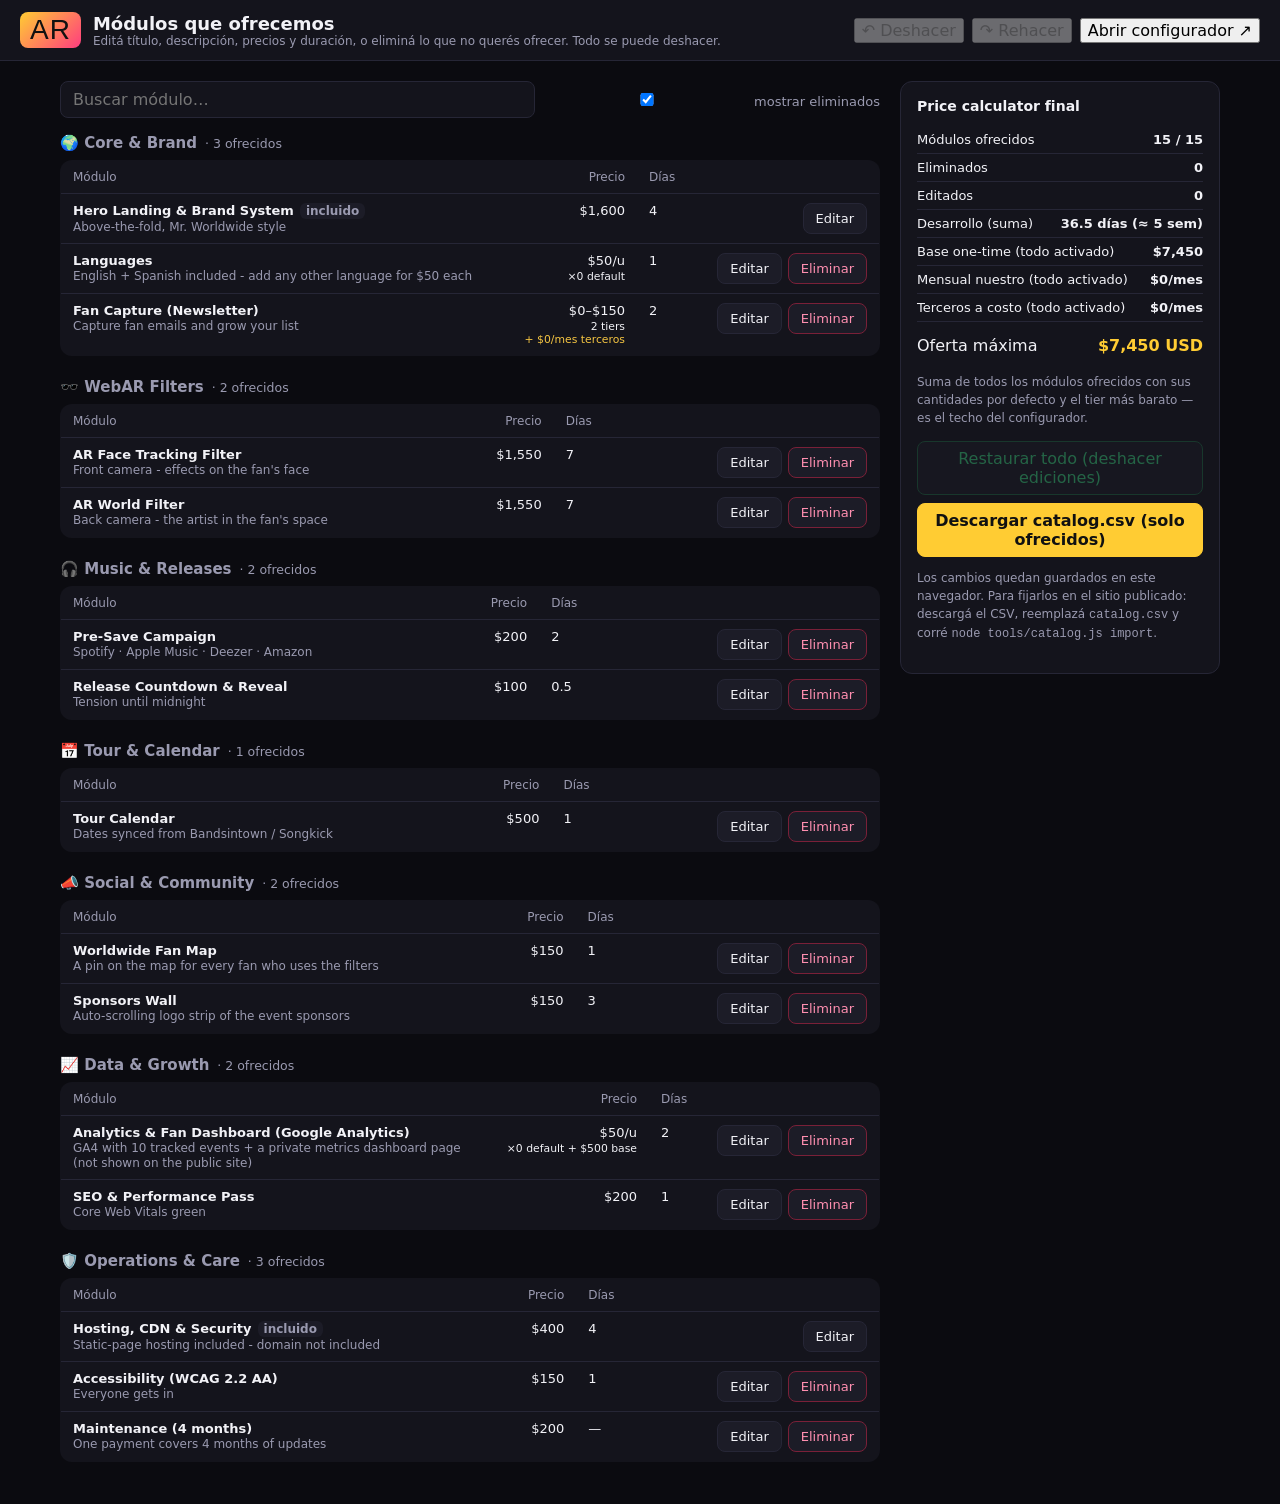
==== admin.html @ 48a39e37 "hide subtotal row" ====
﻿<!doctype html>
<html lang="es">
<head>
  <meta charset="utf-8" />
  <meta name="viewport" content="width=device-width, initial-scale=1" />
  <title>Admin — Módulos que ofrecemos</title>
  <link rel="stylesheet" href="css/styles.css?v=1788839544.96108" />
  <style>
    body { overflow: auto; height: auto; min-height: 100vh; }
    .adm { max-width: 1200px; margin: 0 auto; padding: 20px; display: grid; grid-template-columns: 1fr 320px; gap: 20px; }
    .adm-tools { display: flex; gap: 8px; flex-wrap: wrap; align-items: center; margin-bottom: 16px; }
    .adm-tools input { flex: 1; min-width: 200px; padding: 8px 12px; border-radius: 8px; border: 1px solid var(--line); background: var(--panel); color: var(--text); }
    .adm button { padding: 7px 12px; border-radius: 8px; border: 1px solid var(--line); background: var(--panel-2); color: var(--text); }
    .adm button:disabled { opacity: .4; cursor: default; }
    .adm button.danger { border-color: #7a2038; color: #ff8fb0; }
    .adm button.ok { border-color: #1f6b44; color: var(--ok); }
    .adm button.primary { background: var(--accent); color: #111; border-color: var(--accent); font-weight: 600; }
    .adm-cat { margin-bottom: 22px; }
    .adm-cat h2 { font-size: 15px; color: var(--muted); margin: 0 0 8px; display: flex; gap: 8px; align-items: center; }
    .adm-cat h2 small { font-weight: 400; }
    table.adm-t { width: 100%; border-collapse: collapse; background: var(--panel); border: 1px solid var(--line); border-radius: var(--radius); overflow: hidden; }
    .adm-t th, .adm-t td { padding: 9px 12px; text-align: left; border-bottom: 1px solid var(--line); font-size: 13px; vertical-align: top; }
    .adm-t th { color: var(--muted); font-weight: 500; font-size: 12px; }
    .adm-t tr:last-child td { border-bottom: 0; }
    .adm-t td.num { text-align: right; white-space: nowrap; font-variant-numeric: tabular-nums; }
    .adm-t tr.removed td { opacity: .45; text-decoration: line-through; }
    .adm-t tr.removed td:last-child { text-decoration: none; opacity: 1; }
    .adm-t .name b { display: block; }
    .adm-t .name span { color: var(--muted); font-size: 12px; }
    .adm-t .name i { display: block; color: var(--accent-3); font-size: 11px; font-style: normal; margin-top: 2px; }
    .tag.ed { color: var(--accent); }
    .adm-t td.acts { text-align: right; white-space: nowrap; }
    .adm-t td.acts button { margin-left: 6px; }
    .adm-t tr.open td { background: var(--panel-2); border-bottom: 0; }
    .adm-t tr.edrow td { background: var(--panel-2); padding: 4px 12px 14px; }
    .editor .grid { display: grid; grid-template-columns: repeat(3, 1fr); gap: 10px; }
    .editor .grid.tier { grid-template-columns: 2fr 1fr 1fr; margin-bottom: 8px; }
    .editor h4 { margin: 14px 0 6px; font-size: 12px; color: var(--muted); font-weight: 500; }
    .editor .f { display: flex; flex-direction: column; gap: 4px; font-size: 12px; color: var(--muted); }
    .editor .f.wide { grid-column: 1 / -1; }
    .editor input, .editor textarea { width: 100%; padding: 7px 9px; border-radius: 8px; border: 1px solid var(--line); background: var(--panel); color: var(--text); font-size: 13px; resize: vertical; }
    .editor input:focus, .editor textarea:focus { outline: none; border-color: var(--accent); }
    .editor .ed-actions { display: flex; gap: 8px; justify-content: flex-end; margin-top: 12px; }
    .tag { display: inline-block; font-size: 11px; padding: 1px 6px; border-radius: 6px; background: var(--panel-2); color: var(--muted); margin-left: 6px; }
    .adm-side { position: sticky; top: 20px; align-self: start; background: var(--panel); border: 1px solid var(--line); border-radius: var(--radius); padding: 16px; }
    .adm-side h3 { font-size: 14px; margin-bottom: 12px; }
    .adm-side .kv { display: flex; justify-content: space-between; font-size: 13px; padding: 6px 0; border-bottom: 1px solid var(--line); }
    .adm-side .kv b { font-variant-numeric: tabular-nums; }
    .adm-side .kv.total { border: 0; margin-top: 8px; font-size: 16px; }
    .adm-side .kv.total b { color: var(--accent); }
    .adm-side .hint { color: var(--muted); font-size: 12px; margin-top: 12px; line-height: 1.5; }
    .adm-side .actions { display: grid; gap: 8px; margin-top: 14px; }
    .adm-removed { margin-top: 14px; }
    .adm-removed li { display: flex; justify-content: space-between; gap: 8px; align-items: center; font-size: 12px; padding: 4px 0; }
    .adm-removed ul { list-style: none; margin: 6px 0 0; padding: 0; }
    @media (max-width: 900px) { .adm { grid-template-columns: 1fr; } .adm-side { position: static; } }
  </style>
</head>
<body>
  <header class="topbar">
    <div class="brand">
      <span class="brand-mark">AR</span>
      <div>
        <h1>Módulos que ofrecemos</h1>
        <p>Editá título, descripción, precios y duración, o eliminá lo que no querés ofrecer. Todo se puede deshacer.</p>
      </div>
    </div>
    <div class="adm-tools" style="margin:0">
      <button id="undo" title="Ctrl+Z">↶ Deshacer</button>
      <button id="redo" title="Ctrl+Shift+Z">↷ Rehacer</button>
      <a href="index.html" target="_blank"><button>Abrir configurador ↗</button></a>
    </div>
  </header>

  <main class="adm">
    <section>
      <div class="adm-tools">
        <input id="q" type="search" placeholder="Buscar módulo…" />
        <label style="font-size:13px;color:var(--muted)"><input type="checkbox" id="show-removed" checked /> mostrar eliminados</label>
      </div>
      <div id="list"></div>
    </section>

    <aside class="adm-side">
      <h3>Price calculator final</h3>
      <div class="kv"><span>Módulos ofrecidos</span><b id="s-count"></b></div>
      <div class="kv"><span>Eliminados</span><b id="s-removed"></b></div>
      <div class="kv"><span>Editados</span><b id="s-edited"></b></div>
      <div class="kv"><span>Desarrollo (suma)</span><b id="s-weeks"></b></div>
      <div class="kv"><span>Base one-time (todo activado)</span><b id="s-one"></b></div>
      <div class="kv"><span>Mensual nuestro (todo activado)</span><b id="s-mon"></b></div>
      <div class="kv"><span>Terceros a costo (todo activado)</span><b id="s-ext"></b></div>
      <div class="kv total"><span>Oferta máxima</span><b id="s-max"></b></div>
      <p class="hint">Suma de todos los módulos ofrecidos con sus cantidades por defecto y el tier más barato — es el techo del configurador.</p>
      <div class="actions">
        <button id="restore-all" class="ok">Restaurar todo (deshacer ediciones)</button>
        <button id="export-csv" class="primary">Descargar catalog.csv (solo ofrecidos)</button>
      </div>
      <p class="hint">Los cambios quedan guardados en este navegador. Para fijarlos en el sitio publicado: descargá el CSV, reemplazá <code>catalog.csv</code> y corré <code>node tools/catalog.js import</code>.</p>
      <div class="adm-removed" id="removed-box"></div>
    </aside>
  </main>

  <script src="js/modules.js?v=1788839544.96108"></script>
  <script src="js/local-edits.js?v=1788839544.96108"></script>
  <script src="js/admin.js?v=1788839544.96108"></script>
</body>
</html>
---- css/styles.css ----
:root {
  --bg: #0b0b10;
  --panel: #14141c;
  --panel-2: #1c1c27;
  --line: #262636;
  --text: #f2f2f7;
  --muted: #9a9ab0;
  --accent: #ffcc33;
  --accent-2: #ff3d7f;
  --accent-3: #33d1ff;
  --ok: #3ddc84;
  --radius: 12px;
  --font: "Inter", system-ui, sans-serif;
  --display: "Bebas Neue", Impact, sans-serif;
}
* { box-sizing: border-box; }
html, body { margin: 0; height: 100%; }
body {
  font-family: var(--font);
  background: var(--bg);
  color: var(--text);
  display: flex;
  flex-direction: column;
  height: 100vh;
  overflow: hidden;
}
h1, h2, h3 { margin: 0; }
button { font: inherit; cursor: pointer; }
input, select { font: inherit; }

/* ---------- Top bar ---------- */
.topbar {
  display: flex; align-items: center; justify-content: space-between; gap: 16px;
  padding: 12px 20px; border-bottom: 1px solid var(--line); background: var(--panel);
  flex-wrap: wrap;
}
.brand { display: flex; align-items: center; gap: 12px; }
.brand-mark {
  font-family: var(--display); font-size: 28px; letter-spacing: 1px;
  background: linear-gradient(135deg, var(--accent), var(--accent-2));
  color: #111; padding: 2px 10px; border-radius: 8px;
}
.brand h1 { font-size: 18px; font-weight: 800; }
.brand p { margin: 0; font-size: 12px; color: var(--muted); }
.topbar-actions { display: flex; gap: 8px; align-items: center; flex-wrap: wrap; }
.presets { display: flex; gap: 6px; margin-right: 8px; }
.presets button {
  border: 1px solid var(--line); background: var(--panel-2); color: var(--text);
  border-radius: 999px; padding: 6px 12px; font-size: 13px;
}
.presets button:hover, .presets button.active { border-color: var(--accent); color: var(--accent); }
.btn { border-radius: 8px; padding: 8px 14px; border: 1px solid var(--line); font-weight: 600; font-size: 13px; }
.btn.ghost { background: transparent; color: var(--text); }
.btn.ghost:hover { background: var(--panel-2); }
.btn.primary { background: var(--accent); color: #111; border-color: var(--accent); }
.btn.primary:hover { filter: brightness(1.08); }

/* ---------- Layout ---------- */
.layout {
  display: grid;
  grid-template-columns: 340px 1fr 360px;
  flex: 1; min-height: 0;
}
.panel { min-height: 0; min-width: 0; display: flex; flex-direction: column; }
.panel-left { border-right: 1px solid var(--line); background: var(--panel); }
.panel-right { border-left: 1px solid var(--line); background: var(--panel); overflow-y: auto; padding: 0 16px 24px; }
.panel-center { background: #08080c; position: relative; }
.panel-head { padding: 16px 16px 8px; display: flex; flex-direction: column; gap: 10px; position: sticky; top: 0; background: inherit; z-index: 2; }
.panel-head h2 { font-size: 14px; text-transform: uppercase; letter-spacing: 1.5px; color: var(--muted); }
#search {
  width: 100%; padding: 8px 12px; border-radius: 8px; border: 1px solid var(--line);
  background: var(--panel-2); color: var(--text);
}

/* ---------- Catalog ---------- */
.catalog { overflow-y: auto; overflow-x: hidden; padding: 0 12px 24px; }
.cat { margin-top: 12px; }
.cat-head {
  display: flex; align-items: center; gap: 8px; padding: 8px 6px; cursor: pointer; user-select: none;
  font-weight: 700; font-size: 14px;
}
.cat-head .icon { font-size: 16px; }
.cat-head .count { margin-left: auto; font-size: 11px; color: var(--muted); font-weight: 500; }
.cat-head .chev { transition: transform .2s; color: var(--muted); }
.cat.collapsed .chev { transform: rotate(-90deg); }
.cat.collapsed .cat-body { display: none; }
.cat-blurb { font-size: 12px; color: var(--muted); padding: 0 6px 6px; }
.mod {
  background: var(--panel-2); border: 1px solid var(--line); border-radius: var(--radius);
  padding: 10px 12px; margin-bottom: 8px; transition: border-color .15s, background .15s;
}
.mod:hover { border-color: #3a3a50; }
.mod.on { border-color: var(--accent); background: #1f1d22; }
.mod.disabled { opacity: .55; }
.mod-row { display: flex; align-items: flex-start; gap: 10px; }
.mod-row input[type="checkbox"] { margin-top: 3px; accent-color: var(--accent); width: 16px; height: 16px; flex: none; }
.mod-title { font-weight: 600; font-size: 13.5px; display: flex; gap: 6px; align-items: center; flex-wrap: wrap; }
.mod-title .lock { font-size: 11px; color: var(--muted); font-weight: 500; }
.mod-tag { font-size: 12px; color: var(--muted); margin-top: 2px; }
.mod-price { margin-left: auto; text-align: right; font-size: 12px; white-space: nowrap; }
.mod-price b { display: block; font-size: 13px; color: var(--accent); }
.mod-price small { color: var(--muted); }
.mod-desc { font-size: 12px; color: var(--muted); margin: 8px 0 0 26px; line-height: 1.45; display: none; }
.mod.on .mod-desc, .mod.expanded .mod-desc { display: block; }
.mod-controls { margin: 8px 0 0 26px; display: none; gap: 8px; align-items: center; font-size: 12px; flex-wrap: wrap; }
.mod.on .mod-controls { display: flex; }
.mod-controls label { display: flex; flex-wrap: wrap; align-items: center; gap: 6px; max-width: 100%; min-width: 0; }
.mod-controls select, .mod-controls input[type="number"] {
  background: var(--panel); color: var(--text); border: 1px solid var(--line); border-radius: 6px; padding: 4px 8px;
  max-width: 100%; min-width: 0; box-sizing: border-box;
}
.mod-controls select { flex: 1 1 100%; text-overflow: ellipsis; }
.mod-controls input[type="number"] { width: 64px; }
.mod-controls .req { color: var(--accent-2); }
.mod-more { border: none; background: none; color: var(--muted); font-size: 11px; padding: 0; margin-left: 26px; margin-top: 4px; }
.mod.on .mod-more { display: none; }

/* ---------- Center preview ---------- */
.device-bar {
  display: flex; align-items: center; justify-content: space-between; padding: 10px 16px;
  border-bottom: 1px solid var(--line); background: var(--panel);
}
.device-toggle { display: flex; border: 1px solid var(--line); border-radius: 8px; overflow: hidden; }
.device-toggle button { background: transparent; color: var(--muted); border: none; padding: 6px 14px; font-size: 13px; }
.device-toggle button.active { background: var(--panel-2); color: var(--text); }
.page-length { font-size: 12px; color: var(--muted); }
.device-frame {
  flex: 1; min-height: 0; margin: 12px auto; width: calc(100% - 24px); max-width: none;
  border: 1px solid var(--line); border-radius: 14px; overflow: hidden; background: #000;
  display: flex; flex-direction: column; transition: width .3s, max-width .3s;
}
.device-frame.mobile { max-width: 390px; }
.browser-chrome { display: flex; align-items: center; gap: 6px; padding: 8px 12px; background: #1a1a22; border-bottom: 1px solid var(--line); }
.browser-chrome span { width: 10px; height: 10px; border-radius: 50%; background: #3a3a50; }
.browser-chrome em { margin-left: 10px; font-style: normal; font-size: 12px; color: var(--muted); background: #0f0f15; padding: 3px 10px; border-radius: 6px; flex: 1; }
.preview { overflow-y: auto; flex: 1; min-height: 0; scroll-behavior: smooth; }

/* Landing preview sections */
.preview section {
  position: relative; padding: 40px 36px; border-bottom: 1px solid #1c1c26; background: #0d0d14;
  animation: pop .35s ease;
}
.device-frame.mobile .preview section { padding: 28px 18px; }
@keyframes pop { from { opacity: 0; transform: translateY(8px); } to { opacity: 1; transform: none; } }
.preview section .tag {
  position: absolute; top: 10px; right: 12px; font-size: 10px; text-transform: uppercase; letter-spacing: 1px;
  color: #111; background: var(--accent); padding: 2px 8px; border-radius: 999px; font-weight: 700;
}
.preview section:hover { outline: 2px solid var(--accent); outline-offset: -2px; cursor: pointer; }
.preview h2.sec-title { font-family: var(--display); font-size: 40px; letter-spacing: 1px; line-height: 1; margin-bottom: 8px; }
.device-frame.mobile .preview h2.sec-title { font-size: 30px; }
.preview .sub { color: var(--muted); font-size: 14px; margin: 0 0 18px; }
.p-nav { display: flex; gap: 16px; align-items: center; padding: 14px 36px; font-size: 12px; color: var(--muted); background: #0a0a10; border-bottom: 1px solid #1c1c26; }
.p-nav b { color: var(--text); font-family: var(--display); font-size: 20px; letter-spacing: 1px; margin-right: auto; }
.device-frame.mobile .p-nav span { display: none; }
.device-frame.mobile .p-nav::after { content: "☰"; color: var(--text); font-size: 18px; }

.hero {
  min-height: 420px; display: flex; flex-direction: column; justify-content: flex-end;
  background: radial-gradient(ellipse at 20% 10%, #ff3d7f55, transparent 50%),
              radial-gradient(ellipse at 80% 90%, #33d1ff44, transparent 50%),
              linear-gradient(180deg, #14101a, #0d0d14);
}
.hero h1 { font-family: var(--display); font-size: 84px; line-height: .95; letter-spacing: 2px; margin: 0 0 12px; }
.device-frame.mobile .hero h1 { font-size: 54px; }
.hero h1 span { color: var(--accent); }
.hero p { color: var(--muted); max-width: 480px; }
.ctas { display: flex; gap: 10px; flex-wrap: wrap; margin-top: 12px; }
.pill { display: inline-block; padding: 10px 18px; border-radius: 999px; font-weight: 700; font-size: 13px; }
.pill.y { background: var(--accent); color: #111; }
.pill.o { border: 1px solid #444; color: var(--text); }
.pill.p { background: var(--accent-2); color: #fff; }
.pill.c { background: var(--accent-3); color: #111; }
.lang { position: absolute; top: 14px; left: 36px; font-size: 11px; color: var(--muted); }
.lang b { color: var(--text); }

.grid { display: grid; gap: 12px; grid-template-columns: repeat(auto-fill, minmax(140px, 1fr)); }
.card {
  background: #15151f; border: 1px solid #23232f; border-radius: 12px; padding: 14px; font-size: 12px; color: var(--muted);
  min-height: 90px; display: flex; flex-direction: column; justify-content: flex-end; gap: 4px; position: relative; overflow: hidden;
}
.card b { color: var(--text); font-size: 13px; }
.card.ar { aspect-ratio: 3/4; background: linear-gradient(160deg, #24243a, #101018); }
.card.ar::before { content: "◉"; position: absolute; top: 10px; right: 10px; color: var(--accent-3); }
.card.thumb::after { content: ""; position: absolute; inset: 0 0 46px 0; background: linear-gradient(135deg, #2a2a40, #191925); }
.card.thumb b, .card.thumb span { position: relative; z-index: 1; }
.chips { display: flex; gap: 8px; flex-wrap: wrap; }
.chip { font-size: 11px; padding: 6px 10px; border-radius: 999px; border: 1px solid #333; color: var(--muted); }
.chip.hot { border-color: var(--accent-2); color: var(--accent-2); }
.row { display: flex; gap: 12px; align-items: center; flex-wrap: wrap; }
.form { display: flex; gap: 8px; max-width: 520px; }
.form input { flex: 1; padding: 10px 12px; border-radius: 8px; border: 1px solid #333; background: #0a0a10; color: var(--text); }
.count { display: flex; gap: 14px; }
.count div { text-align: center; }
.count b { display: block; font-family: var(--display); font-size: 44px; color: var(--accent); line-height: 1; }
.count span { font-size: 10px; color: var(--muted); text-transform: uppercase; letter-spacing: 1px; }
.dates { display: flex; flex-direction: column; gap: 8px; }
.date { display: grid; grid-template-columns: 60px 1fr auto; gap: 12px; align-items: center; background: #15151f; border-radius: 10px; padding: 10px 14px; font-size: 13px; }
.date .d { font-family: var(--display); font-size: 22px; color: var(--accent); line-height: 1; }
.date .d small { display: block; font-family: var(--font); font-size: 10px; color: var(--muted); letter-spacing: 1px; }
.date .c span { display: block; font-size: 11px; color: var(--muted); }
.bar { height: 8px; background: #22222f; border-radius: 4px; overflow: hidden; }
.bar i { display: block; height: 100%; background: linear-gradient(90deg, var(--accent), var(--accent-2)); }
.poll { display: flex; flex-direction: column; gap: 8px; font-size: 12px; }
.poll div { display: grid; grid-template-columns: 1fr 100px 36px; gap: 10px; align-items: center; }
.tiers { display: grid; grid-template-columns: repeat(3, 1fr); gap: 12px; }
.device-frame.mobile .tiers { grid-template-columns: 1fr; }
.tier { background: #15151f; border: 1px solid #23232f; border-radius: 12px; padding: 16px; font-size: 12px; color: var(--muted); }
.tier b { display: block; color: var(--text); font-size: 14px; margin-bottom: 4px; }
.tier .price { font-family: var(--display); font-size: 30px; color: var(--accent); }
.tier.hi { border-color: var(--accent-2); }
.lb { font-size: 12px; }
.lb div { display: grid; grid-template-columns: 30px 1fr auto; gap: 10px; padding: 8px 0; border-bottom: 1px solid #1c1c26; }
.lb div:first-child { color: var(--accent); }
.player { display: flex; align-items: center; gap: 12px; background: #15151f; border-radius: 999px; padding: 10px 16px; font-size: 12px; }
.player .disc { width: 36px; height: 36px; border-radius: 50%; background: conic-gradient(var(--accent), var(--accent-2), var(--accent-3), var(--accent)); }
.player .bar { flex: 1; }
.passport { display: grid; grid-template-columns: 1fr 1fr; gap: 12px; background: linear-gradient(135deg, #1e1a2e, #0f0f18); border: 1px solid #2c2a40; border-radius: 14px; padding: 18px; font-size: 12px; max-width: 460px; }
.passport b { display: block; font-family: var(--display); font-size: 24px; color: var(--accent); }
.globe { height: 180px; border-radius: 14px; background: radial-gradient(circle at 50% 50%, #1a2a40 0 40%, #0d0d14 41%), #0d0d14; position: relative; overflow: hidden; }
.globe i { position: absolute; width: 6px; height: 6px; border-radius: 50%; background: var(--accent-2); box-shadow: 0 0 12px var(--accent-2); }
.feed { display: grid; grid-template-columns: repeat(auto-fill, minmax(110px, 1fr)); gap: 8px; }
.feed div { aspect-ratio: 1; border-radius: 8px; background: linear-gradient(135deg, #25253a, #15151f); position: relative; }
.feed div::after { content: attr(data-net); position: absolute; bottom: 6px; left: 8px; font-size: 10px; color: var(--muted); }
.footer { padding: 24px 36px; font-size: 11px; color: var(--muted); display: flex; justify-content: space-between; background: #07070b; flex-wrap: wrap; gap: 8px; }
.empty { padding: 60px 36px; text-align: center; color: var(--muted); font-size: 13px; }

/* ---------- Right: calculator ---------- */
.budget { background: var(--panel-2); border: 1px solid var(--line); border-radius: var(--radius); padding: 12px 14px; margin-bottom: 10px; }
.budget-head { display: flex; justify-content: space-between; font-size: 11px; color: var(--muted); text-transform: uppercase; letter-spacing: 1px; margin-bottom: 8px; }
.budget-head b { color: var(--ok); letter-spacing: 0; text-transform: none; font-size: 12px; }
.budget-head b.over { color: var(--accent-2); }
.budget-bar { position: relative; height: 10px; border-radius: 5px; background: #22222f; overflow: hidden; }
.budget-bar i { display: block; height: 100%; background: linear-gradient(90deg, var(--ok), var(--accent), var(--accent-2)); transition: width .3s; }
.budget-bar em { position: absolute; top: 0; bottom: 0; width: 2px; background: var(--bg); }
.budget-ticks { display: flex; justify-content: space-between; font-size: 10px; color: var(--muted); margin-top: 6px; }
.budget-ticks .cur { color: var(--text); font-weight: 600; }
.budget-hint { font-size: 11px; color: var(--muted); margin-top: 6px; }
.budget-hint.over { color: var(--accent-2); }

.totals { display: flex; flex-direction: column; gap: 8px; margin-bottom: 14px; }
.total-card { background: var(--panel-2); border: 1px solid var(--line); border-radius: var(--radius); padding: 12px 14px; }
.total-card span { display: block; font-size: 11px; color: var(--muted); text-transform: uppercase; letter-spacing: 1px; }
.total-card strong { font-family: var(--display); font-size: 36px; letter-spacing: 1px; color: var(--accent); line-height: 1.1; }
.total-card strong small { font-family: var(--font); font-size: 12px; color: var(--muted); letter-spacing: 0; margin-left: 4px; }
.total-row { display: flex; justify-content: space-between; font-size: 13px; padding: 4px 2px; color: var(--muted); }
.total-row strong { color: var(--text); }
.options { display: grid; grid-template-columns: 1fr 1fr; gap: 8px; margin-bottom: 8px; }
.opt span { display: block; font-size: 11px; color: var(--muted); margin-bottom: 4px; }
.opt select { width: 100%; background: var(--panel-2); color: var(--text); border: 1px solid var(--line); border-radius: 8px; padding: 6px 8px; font-size: 12px; }
.plan-breakdown { font-size: 12px; color: var(--muted); display: flex; gap: 6px; flex-wrap: wrap; margin-bottom: 14px; }
.plan-breakdown span { background: var(--panel-2); border-radius: 6px; padding: 4px 8px; }
.plan-breakdown b { color: var(--text); }
.panel-right h3 { font-size: 12px; text-transform: uppercase; letter-spacing: 1.5px; color: var(--muted); margin: 10px 0 8px; }
.lines { list-style: none; padding: 0; margin: 0; font-size: 12.5px; }
.lines li { display: flex; justify-content: space-between; gap: 10px; padding: 7px 0; border-bottom: 1px solid var(--line); }
.lines li span:first-child { color: var(--text); }
.lines li em { display: block; font-style: normal; font-size: 11px; color: var(--muted); }
.lines li .amt { text-align: right; white-space: nowrap; }
.lines li .amt small { display: block; color: var(--muted); }
.lines li.discount span { color: var(--ok); }
.lines li button { border: none; background: none; color: var(--muted); font-size: 12px; padding: 0 4px; }
.lines li button:hover { color: var(--accent-2); }
.timeline { margin-top: 16px; font-size: 12px; }
.timeline .ph { display: grid; grid-template-columns: 90px 1fr auto; gap: 8px; align-items: center; padding: 6px 0; color: var(--muted); }
.timeline .ph b { color: var(--text); }
.timeline .ph i { display: block; height: 6px; border-radius: 3px; background: var(--accent-3); opacity: .8; }
.fineprint { font-size: 11px; color: var(--muted); line-height: 1.5; margin-top: 16px; }

.toast {
  position: fixed; bottom: 20px; left: 50%; transform: translateX(-50%) translateY(20px);
  background: var(--accent); color: #111; padding: 10px 16px; border-radius: 8px; font-size: 13px; font-weight: 600;
  opacity: 0; pointer-events: none; transition: all .25s;
}
.toast.show { opacity: 1; transform: translateX(-50%); }

/* ---------- Print (export proposal) ---------- */
@media print {
  body { height: auto; overflow: visible; background: #fff; color: #111; }
  .topbar, .panel-left, .panel-center, .device-bar, .options, #btn-reset, .lines li button { display: none !important; }
  .layout { display: block; }
  .panel-right { border: none; padding: 0; overflow: visible; }
  .total-card { border: 1px solid #ccc; background: #fff; }
  .total-card strong { color: #111; }
  .total-row strong, .lines li span:first-child, .timeline .ph b { color: #111; }
  .lines li { border-color: #ddd; }
  .print-only { display: block !important; }
}
.print-only { display: none; }
.budget-total {
  display: flex; justify-content: space-between; align-items: baseline; margin: 6px 0 18px;
  padding-top: 12px; border-top: 2px solid var(--text);
}
.budget-total span { text-transform: uppercase; letter-spacing: 1.5px; font-size: 12px; color: var(--muted); }
.budget-total b { font-family: var(--display); font-size: 30px; color: var(--accent); letter-spacing: 1px; }

/* ---------- Mobile / tablet: tabbed panels + sticky total bar ---------- */
.mobile-tabs, .mobile-bar { display: none; }

@media (max-width: 1280px) {
  .layout { grid-template-columns: 290px 1fr 300px; }
}
@media (max-width: 1024px) {
  .layout { grid-template-columns: 250px 1fr 260px; }
  .totals { grid-template-columns: 1fr; }
}

@media (max-width: 860px) {
  body { height: 100dvh; }
  .topbar { padding: 10px 12px; gap: 8px; }
  .brand h1 { font-size: 15px; }
  .brand p { display: none; }
  .brand-mark { font-size: 22px; padding: 1px 8px; }
  .topbar-actions { width: 100%; overflow-x: auto; flex-wrap: nowrap; -webkit-overflow-scrolling: touch; scrollbar-width: none; }
  .topbar-actions::-webkit-scrollbar { display: none; }
  .presets { margin-right: 0; flex: none; }
  .presets button, .btn { white-space: nowrap; padding: 6px 10px; font-size: 12px; }

  .mobile-tabs {
    display: grid; grid-template-columns: repeat(3, 1fr); background: var(--panel); border-bottom: 1px solid var(--line);
  }
  .mobile-tabs button {
    background: transparent; border: none; color: var(--muted); padding: 10px 4px; font-size: 13px; font-weight: 600;
    border-bottom: 2px solid transparent;
  }
  .mobile-tabs button.active { color: var(--accent); border-bottom-color: var(--accent); }
  .mobile-tabs button small { display: block; font-size: 10px; font-weight: 500; color: var(--muted); }

  .layout { display: block; flex: 1; min-height: 0; overflow: hidden; position: relative; }
  .panel { display: none; height: 100%; border: none !important; }
  .panel.show { display: flex; }
  .panel-right { max-height: none; padding-bottom: 90px; }
  .catalog { padding-bottom: 90px; }
  .panel-head { padding: 12px 12px 8px; }
  .device-bar { padding: 8px 12px; }
  .page-length { font-size: 11px; }
  .device-toggle { display: none; }
  .device-frame { margin: 0; width: 100%; max-width: none; border: none; border-radius: 0; }
  .device-frame.mobile { max-width: none; }
  .preview { padding-bottom: 80px; }
  .preview section { padding: 28px 18px; }
  .preview h2.sec-title { font-size: 30px; }
  .hero h1 { font-size: 54px; }
  .hero { min-height: 360px; }
  .p-nav { padding: 12px 18px; }
  .p-nav span { display: none; }
  .p-nav::after { content: "☰"; color: var(--text); font-size: 18px; }
  .lang { left: 18px; }
  .tiers { grid-template-columns: 1fr; }
  .footer { padding: 18px; }
  .grid { grid-template-columns: repeat(auto-fill, minmax(120px, 1fr)); }
  .date { grid-template-columns: 50px 1fr; }
  .date > div:last-child { grid-column: 2; display: flex; gap: 6px; flex-wrap: wrap; }

  .mobile-bar {
    display: flex; position: fixed; left: 0; right: 0; bottom: 0; z-index: 20; align-items: center; gap: 12px;
    padding: 10px 14px calc(10px + env(safe-area-inset-bottom)); background: var(--panel); border-top: 1px solid var(--line);
    box-shadow: 0 -8px 24px rgba(0,0,0,.4);
  }
  .mobile-bar .mb-total { display: flex; flex-direction: column; line-height: 1.1; }
  .mobile-bar .mb-total b { font-family: var(--display); font-size: 26px; color: var(--accent); letter-spacing: 1px; }
  .mobile-bar .mb-total span { font-size: 11px; color: var(--muted); }
  .mobile-bar .mb-band { font-size: 11px; color: var(--ok); margin-left: auto; text-align: right; }
  .mobile-bar .mb-band.over { color: var(--accent-2); }
  .mobile-bar .btn { flex: none; }
  .toast { bottom: 90px; }
}

@media (max-width: 480px) {
  .hero h1 { font-size: 44px; }
  .total-card strong { font-size: 30px; }
  .options { grid-template-columns: 1fr; }
}

.picks{display:flex;flex-wrap:wrap;gap:4px;margin-bottom:6px}
.chip{display:inline-flex;align-items:center;gap:4px;font-size:11px;padding:2px 8px;border-radius:999px;background:rgba(255,255,255,.08);border:1px solid rgba(255,255,255,.14)}
.chip.inc{opacity:.7}
.chip button{background:none;border:0;color:inherit;cursor:pointer;padding:0;font-size:10px;line-height:1}

.mod-ext{margin-top:6px;font-size:11px;color:var(--muted,#9aa)}
.mod-ext b{color:#f5c542}
#lines li.ext-head{margin-top:10px;border-top:1px dashed rgba(255,255,255,.15);padding-top:8px}
#lines li.ext span:first-child{opacity:.75}
.adm-t .ext{display:block;color:#f5c542}

.lang{display:flex;flex-wrap:wrap;gap:4px;max-width:70%}
.lang span{padding:2px 6px;border-radius:999px;border:1px solid rgba(255,255,255,.15);background:rgba(0,0,0,.35)}
.lang span.on{border-color:var(--accent);color:var(--text)}
.lang span{display:inline-flex;align-items:center;gap:4px}
.lang img{width:14px;height:10px;border-radius:2px;object-fit:cover}

/* AR reference videos */
.ar-refs { margin-top: 8px; }
.ar-refs-toggle { border: 1px solid rgba(255,255,255,.15); background: rgba(255,255,255,.04); color: var(--text); font-size: 11px; padding: 4px 8px; border-radius: 6px; cursor: pointer; }
.ar-refs-toggle span { display: inline-block; transition: transform .2s; }
.ar-refs.open .ar-refs-toggle span { transform: rotate(180deg); }
.ar-refs-body { display: none; margin-top: 8px; }
.ar-refs.open .ar-refs-body { display: block; }
.ar-what { font-size: 11.5px; line-height: 1.45; margin-bottom: 8px; }
.ar-what .pill { margin-right: 6px; font-size: 10px; }
.ar-strip { display: flex; gap: 8px; overflow-x: auto; padding-bottom: 4px; scroll-snap-type: x mandatory; }
.ar-strip figure { flex: 0 0 150px; margin: 0; scroll-snap-align: start; }
.ar-strip video { width: 150px; aspect-ratio: 9/16; object-fit: cover; border-radius: 8px; background: #000; display: block; }
.ar-strip figcaption { font-size: 10.5px; color: var(--muted); margin-top: 4px; line-height: 1.35; }
.ar-strip figcaption b { display: block; color: var(--text); }
.ar-none { font-size: 11px; color: var(--muted); }
.ar-ref { text-align: center; margin: 0 auto 26px; max-width: 640px; }
.ar-ref-vids { display: flex; justify-content: center; gap: 14px; margin-bottom: 12px; }
.ar-ref-vids figure { margin: 0; width: 200px; }
.ar-ref-vids video { width: 200px; aspect-ratio: 9/16; object-fit: cover; border-radius: 14px; background: #000; display: block; box-shadow: 0 10px 30px rgba(0,0,0,.5); }
.ar-ref-vids figcaption { font-size: 11px; color: var(--muted); margin-top: 6px; }
.ar-ref-empty { width: 200px; aspect-ratio: 9/16; border-radius: 14px; background: linear-gradient(160deg, #24243a, #101018); display: flex; align-items: center; justify-content: center; font-size: 12px; color: var(--muted); }
.ar-ref h3 { font-size: 15px; margin: 6px 0 4px; }
.ar-ref h3 .pill { font-size: 10px; margin-left: 6px; vertical-align: middle; }
.ar-ref .sub { font-size: 12px; max-width: 520px; margin: 0 auto; }
.pv.mobile .ar-ref-vids video, .pv.mobile .ar-ref-empty { width: 130px; }

/* Sponsors auto-scroll strip */
.marquee { overflow: hidden; max-width: 100%; border-radius: 12px; background: #15151f; padding: 14px 0; mask-image: linear-gradient(90deg, transparent, #000 10%, #000 90%, transparent); }
.marquee > div { display: flex; gap: 40px; width: max-content; animation: marquee 18s linear infinite; }
.marquee span { font-weight: 800; letter-spacing: .08em; text-transform: uppercase; font-size: 15px; color: #8d8da3; white-space: nowrap; }
@keyframes marquee { to { transform: translateX(-50%); } }

.budget-total.delivery { margin-top: -6px; }
.budget-total.delivery b { font-size: 20px; color: var(--text); }

.globe3d{position:relative;height:360px;border-radius:16px;overflow:hidden;background:radial-gradient(ellipse at 50% 60%,#141a3a 0%,#0b0b14 70%)}
.globe3d canvas{display:block;width:100%!important;height:100%!important}
.globe-stats{position:absolute;left:14px;right:14px;bottom:12px;display:flex;gap:10px;flex-wrap:wrap;pointer-events:none}
.globe-stats span{background:rgba(11,11,20,.7);border:1px solid rgba(255,255,255,.1);border-radius:999px;padding:6px 12px;font-size:12px;color:#c7c7d6;backdrop-filter:blur(6px)}
.globe-stats b{color:#ffd233;margin-right:4px}

.totals [hidden] { display: none !important; }

.coupon .pill { display: inline-block; background: var(--accent); color: #111; font-weight: 800; font-size: 10px; letter-spacing: .08em; padding: 2px 8px; border-radius: 999px; margin: 0 4px; vertical-align: middle; }
.coupon strong { color: #4ade80; }
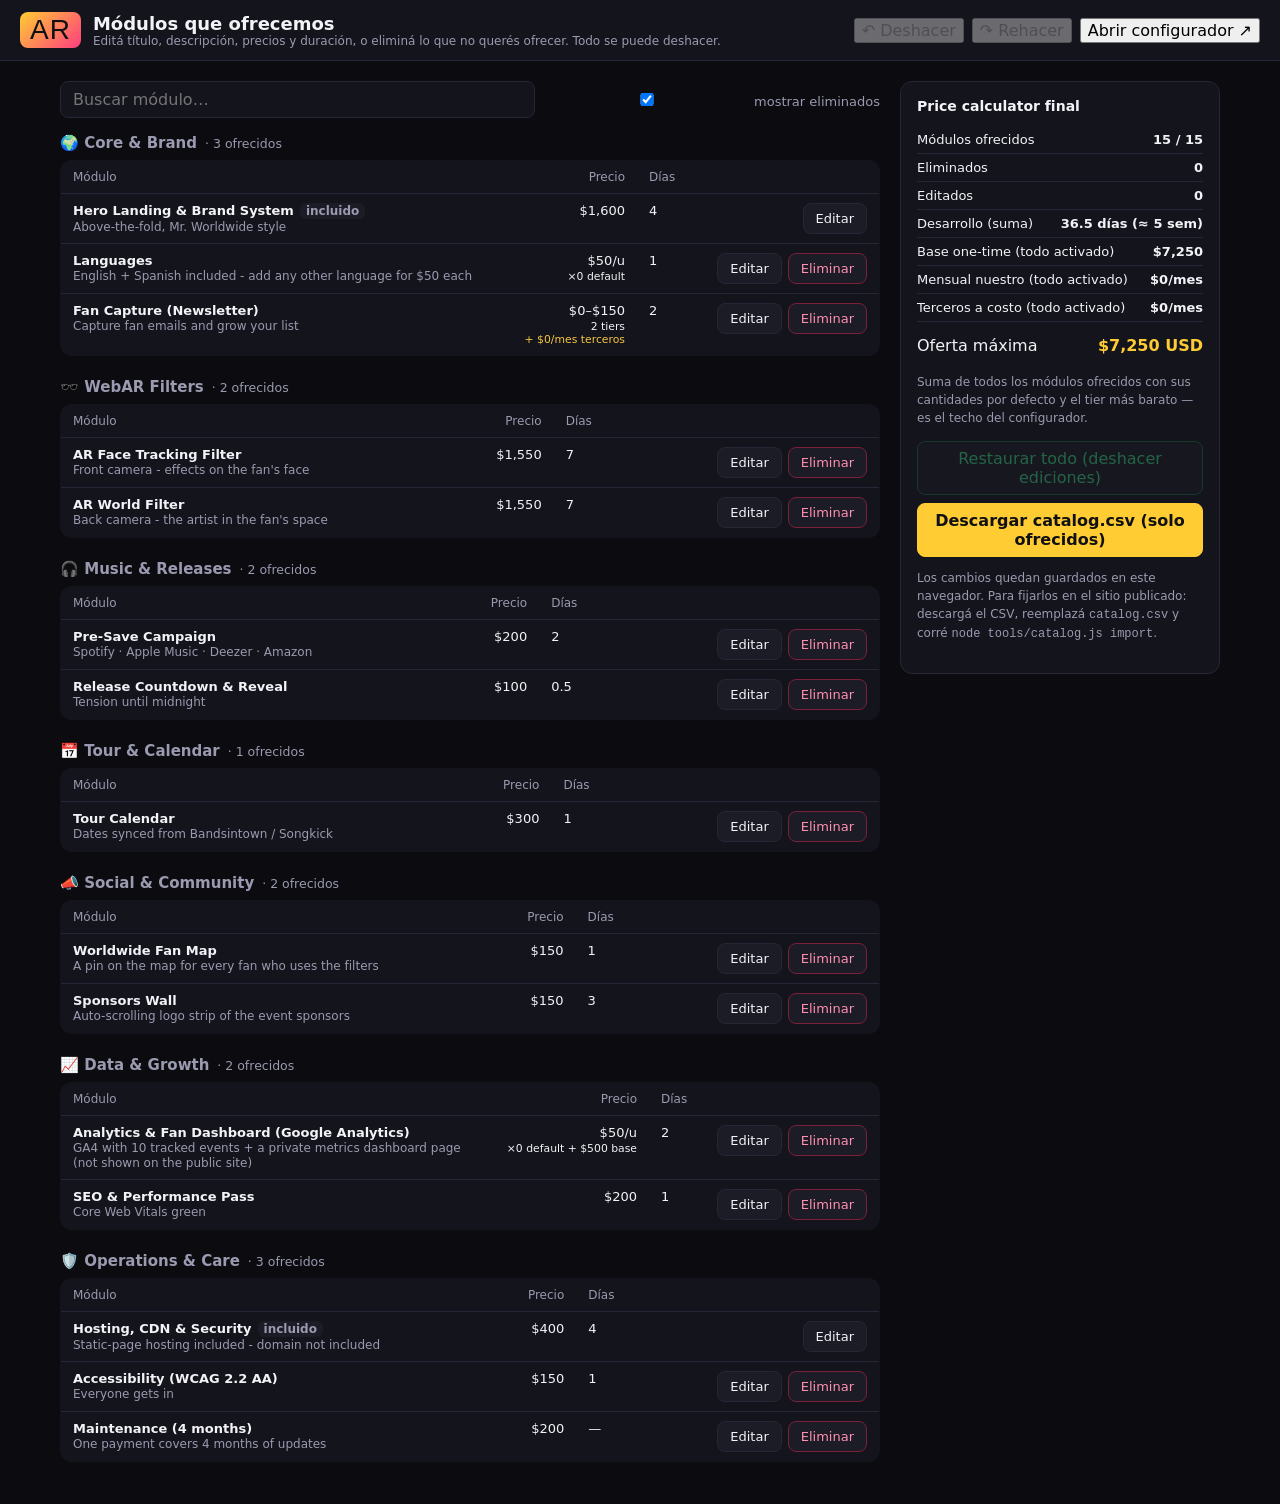
==== commit e6bcebd6: "tour calendar 300; hide subtotal row" ====
--- a/admin.html
+++ b/admin.html
@@ -4,7 +4,7 @@
   <meta charset="utf-8" />
   <meta name="viewport" content="width=device-width, initial-scale=1" />
   <title>Admin — Módulos que ofrecemos</title>
-  <link rel="stylesheet" href="css/styles.css?v=1788839544.96108" />
+  <link rel="stylesheet" href="css/styles.css?v=1788839599.63293" />
   <style>
     body { overflow: auto; height: auto; min-height: 100vh; }
     .adm { max-width: 1200px; margin: 0 auto; padding: 20px; display: grid; grid-template-columns: 1fr 320px; gap: 20px; }
@@ -101,8 +101,8 @@
     </aside>
   </main>
 
-  <script src="js/modules.js?v=1788839544.96108"></script>
-  <script src="js/local-edits.js?v=1788839544.96108"></script>
-  <script src="js/admin.js?v=1788839544.96108"></script>
+  <script src="js/modules.js?v=1788839599.63293"></script>
+  <script src="js/local-edits.js?v=1788839599.63293"></script>
+  <script src="js/admin.js?v=1788839599.63293"></script>
 </body>
 </html>
--- a/css/styles.css
+++ b/css/styles.css
@@ -1,4 +1,4 @@
-:root {
+﻿:root {
   --bg: #0b0b10;
   --panel: #14141c;
   --panel-2: #1c1c27;
@@ -430,7 +430,7 @@
 .globe-stats span{background:rgba(11,11,20,.7);border:1px solid rgba(255,255,255,.1);border-radius:999px;padding:6px 12px;font-size:12px;color:#c7c7d6;backdrop-filter:blur(6px)}
 .globe-stats b{color:#ffd233;margin-right:4px}
 
-.totals [hidden] { display: none !important; }
+.totals [hidden], .total-row[hidden] { display: none !important; }
 
 .coupon .pill { display: inline-block; background: var(--accent); color: #111; font-weight: 800; font-size: 10px; letter-spacing: .08em; padding: 2px 8px; border-radius: 999px; margin: 0 4px; vertical-align: middle; }
 .coupon strong { color: #4ade80; }
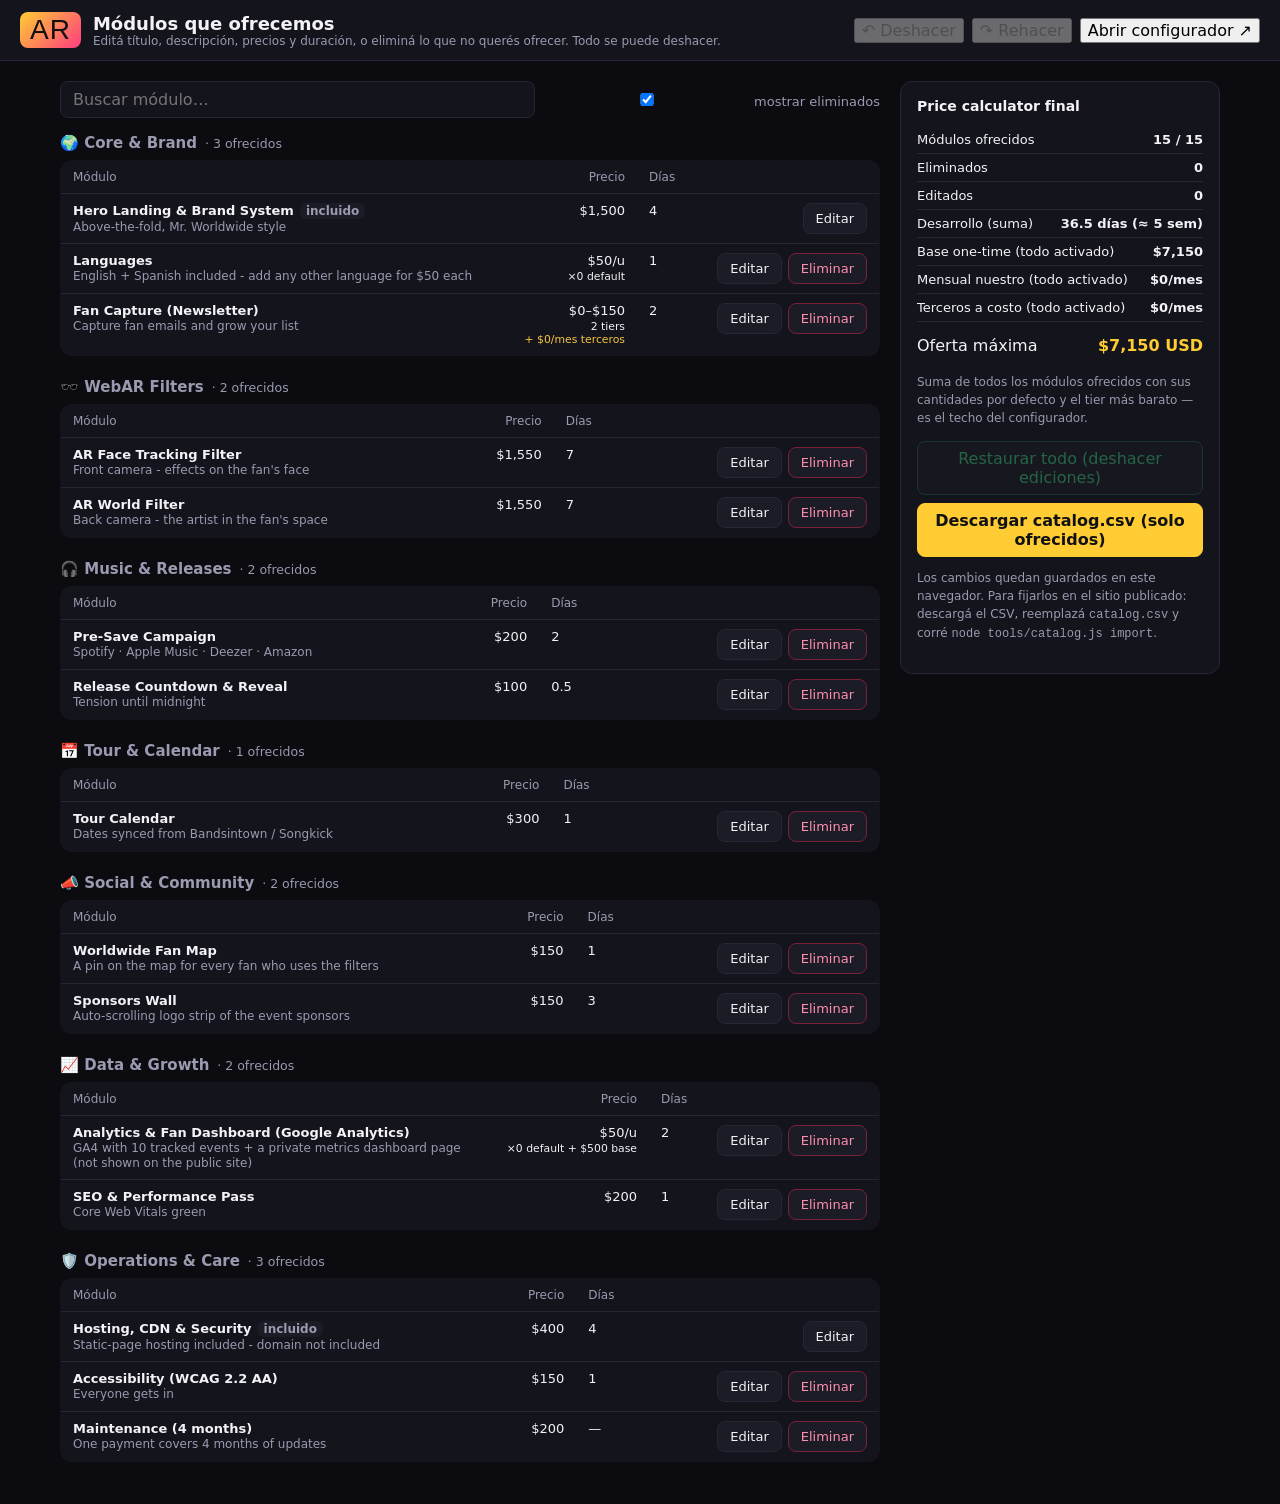
==== commit ed17943f: "hero 1500" ====
--- a/admin.html
+++ b/admin.html
@@ -4,7 +4,7 @@
   <meta charset="utf-8" />
   <meta name="viewport" content="width=device-width, initial-scale=1" />
   <title>Admin — Módulos que ofrecemos</title>
-  <link rel="stylesheet" href="css/styles.css?v=1788839599.63293" />
+  <link rel="stylesheet" href="css/styles.css?v=1788839714.94802" />
   <style>
     body { overflow: auto; height: auto; min-height: 100vh; }
     .adm { max-width: 1200px; margin: 0 auto; padding: 20px; display: grid; grid-template-columns: 1fr 320px; gap: 20px; }
@@ -101,8 +101,8 @@
     </aside>
   </main>
 
-  <script src="js/modules.js?v=1788839599.63293"></script>
-  <script src="js/local-edits.js?v=1788839599.63293"></script>
-  <script src="js/admin.js?v=1788839599.63293"></script>
+  <script src="js/modules.js?v=1788839714.94802"></script>
+  <script src="js/local-edits.js?v=1788839714.94802"></script>
+  <script src="js/admin.js?v=1788839714.94802"></script>
 </body>
 </html>
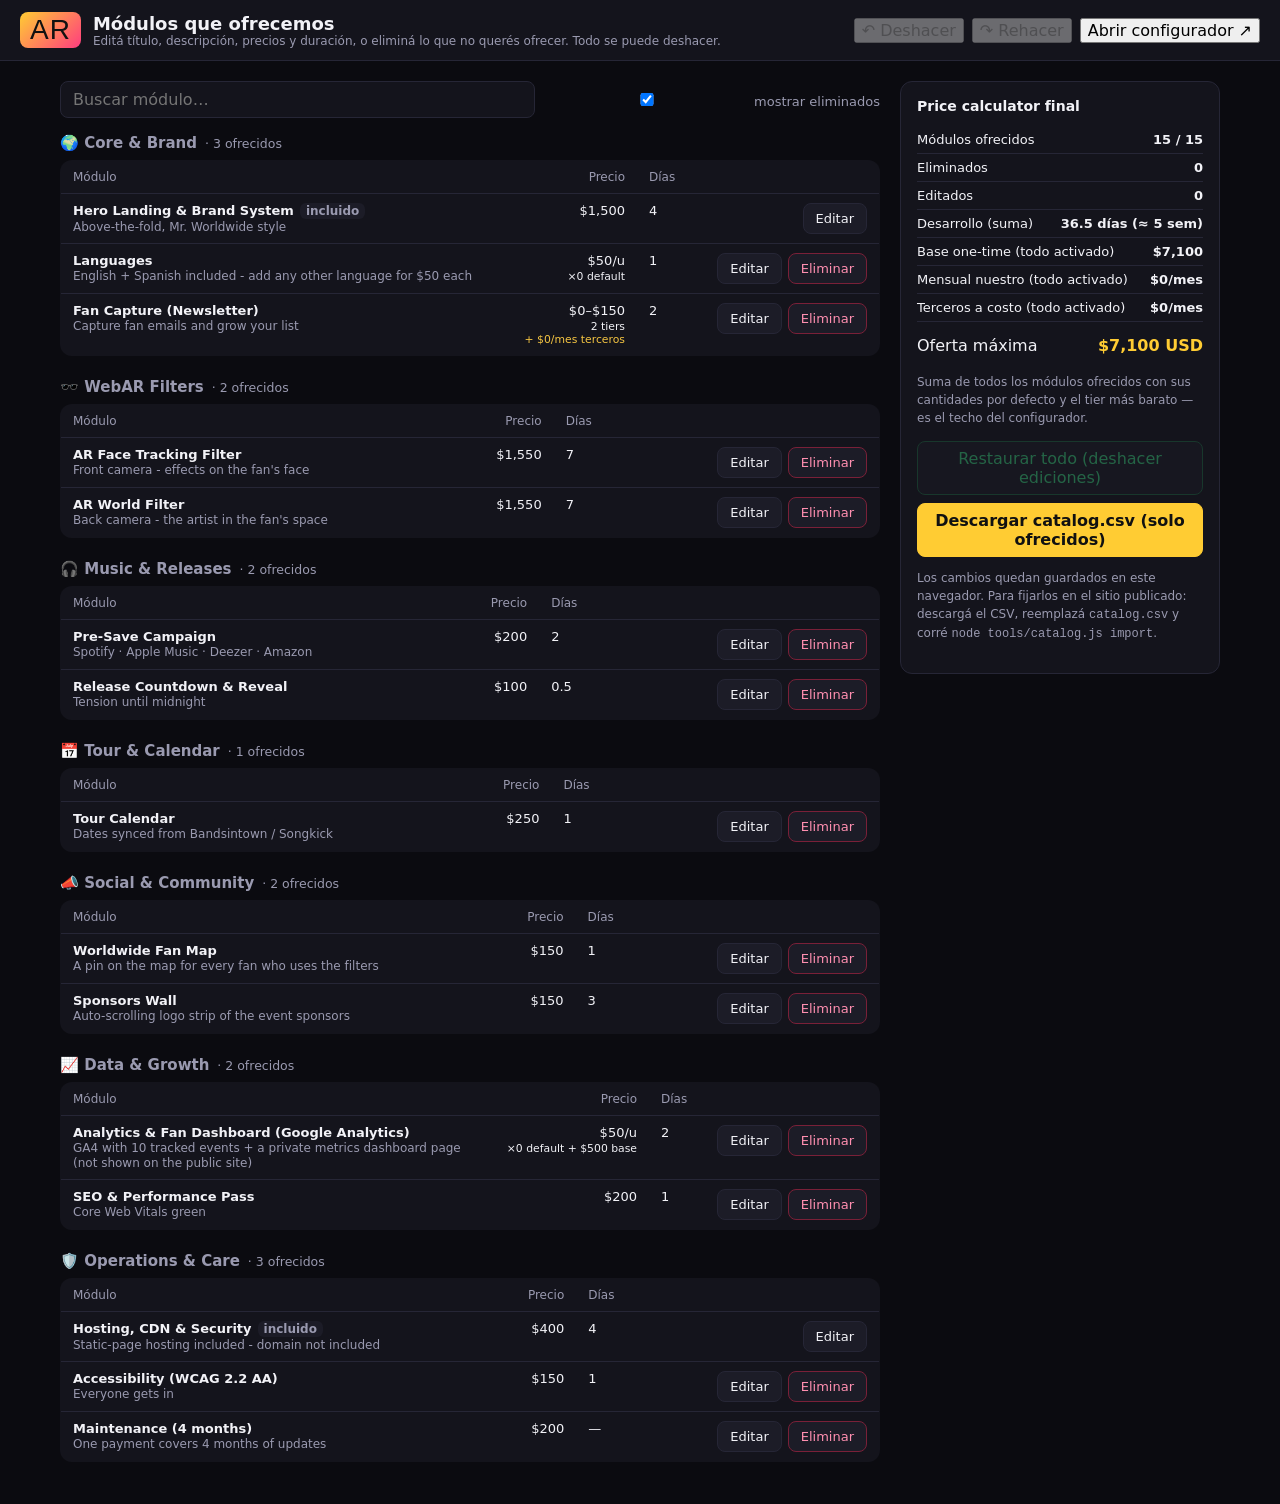
==== commit 5b051afd: "tour calendar 250" ====
--- a/admin.html
+++ b/admin.html
@@ -4,7 +4,7 @@
   <meta charset="utf-8" />
   <meta name="viewport" content="width=device-width, initial-scale=1" />
   <title>Admin — Módulos que ofrecemos</title>
-  <link rel="stylesheet" href="css/styles.css?v=1788839714.94802" />
+  <link rel="stylesheet" href="css/styles.css?v=1788839747.77927" />
   <style>
     body { overflow: auto; height: auto; min-height: 100vh; }
     .adm { max-width: 1200px; margin: 0 auto; padding: 20px; display: grid; grid-template-columns: 1fr 320px; gap: 20px; }
@@ -101,8 +101,8 @@
     </aside>
   </main>
 
-  <script src="js/modules.js?v=1788839714.94802"></script>
-  <script src="js/local-edits.js?v=1788839714.94802"></script>
-  <script src="js/admin.js?v=1788839714.94802"></script>
+  <script src="js/modules.js?v=1788839747.77927"></script>
+  <script src="js/local-edits.js?v=1788839747.77927"></script>
+  <script src="js/admin.js?v=1788839747.77927"></script>
 </body>
 </html>
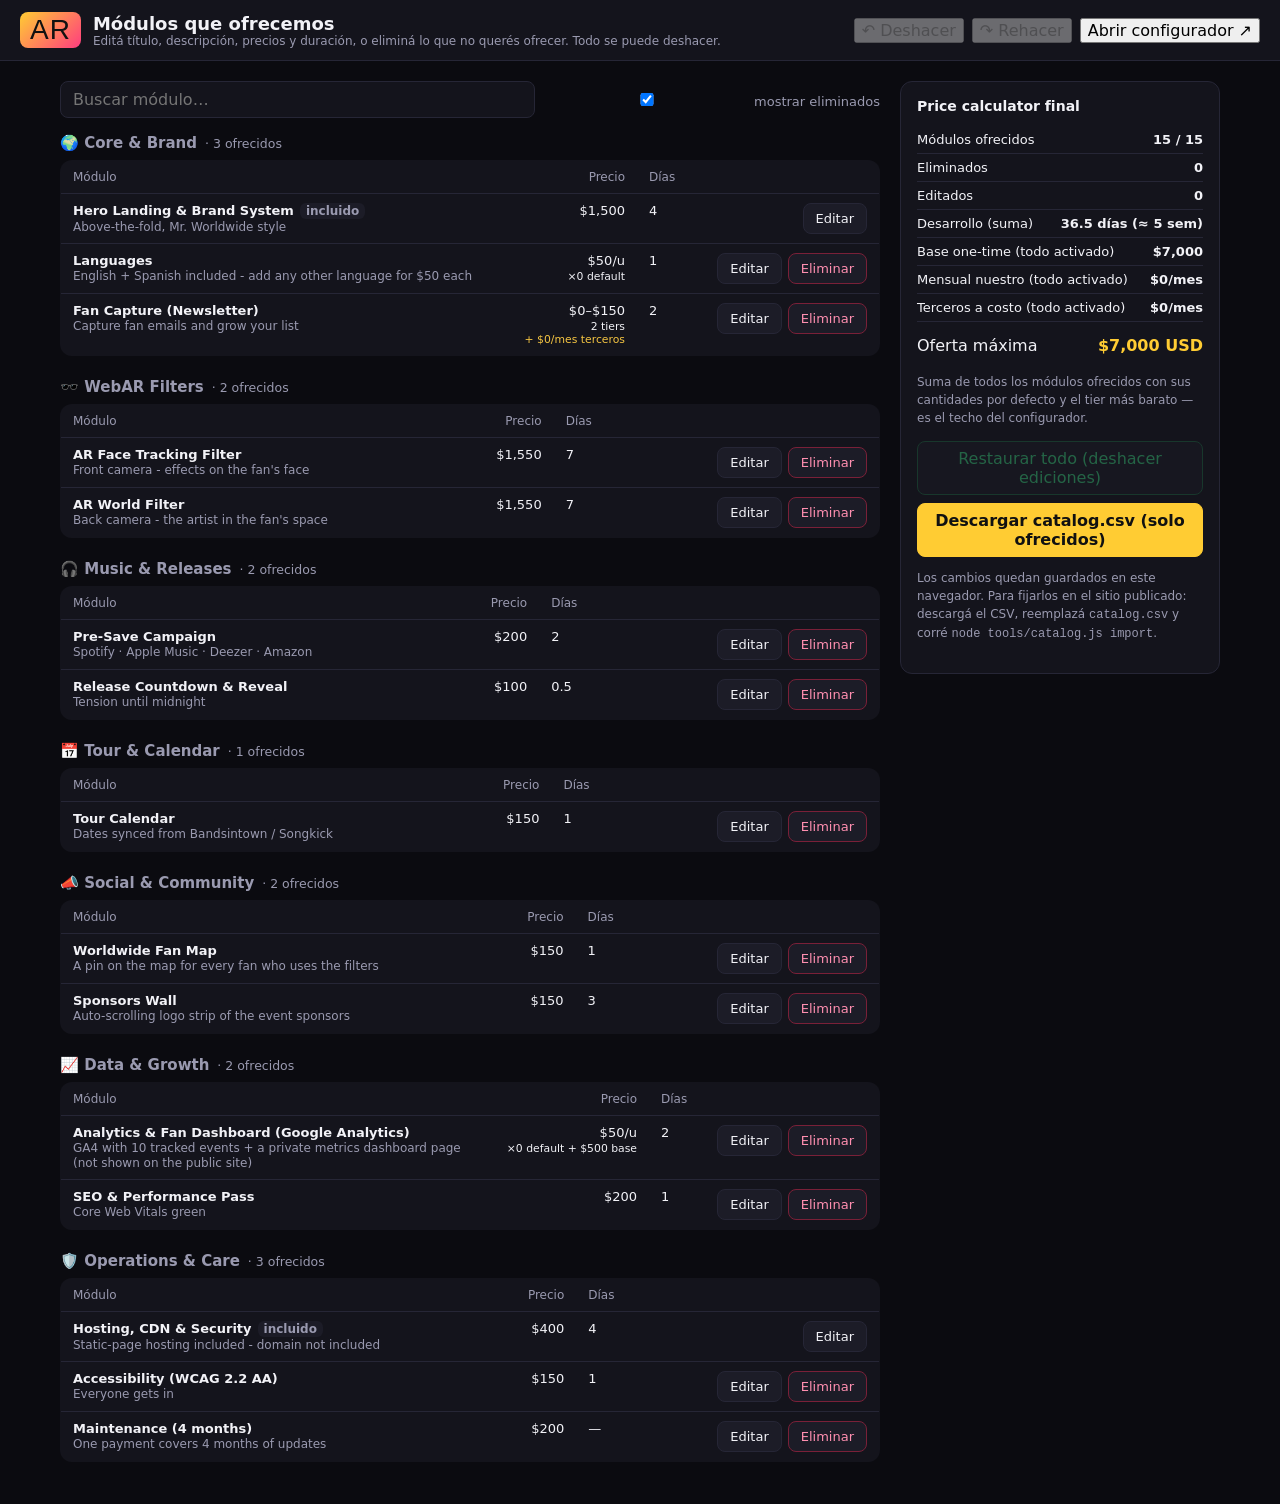
==== commit 1535566c: "tour calendar 150" ====
--- a/admin.html
+++ b/admin.html
@@ -4,7 +4,7 @@
   <meta charset="utf-8" />
   <meta name="viewport" content="width=device-width, initial-scale=1" />
   <title>Admin — Módulos que ofrecemos</title>
-  <link rel="stylesheet" href="css/styles.css?v=1788839747.77927" />
+  <link rel="stylesheet" href="css/styles.css?v=1788839801.99277" />
   <style>
     body { overflow: auto; height: auto; min-height: 100vh; }
     .adm { max-width: 1200px; margin: 0 auto; padding: 20px; display: grid; grid-template-columns: 1fr 320px; gap: 20px; }
@@ -101,8 +101,8 @@
     </aside>
   </main>
 
-  <script src="js/modules.js?v=1788839747.77927"></script>
-  <script src="js/local-edits.js?v=1788839747.77927"></script>
-  <script src="js/admin.js?v=1788839747.77927"></script>
+  <script src="js/modules.js?v=1788839801.99277"></script>
+  <script src="js/local-edits.js?v=1788839801.99277"></script>
+  <script src="js/admin.js?v=1788839801.99277"></script>
 </body>
 </html>
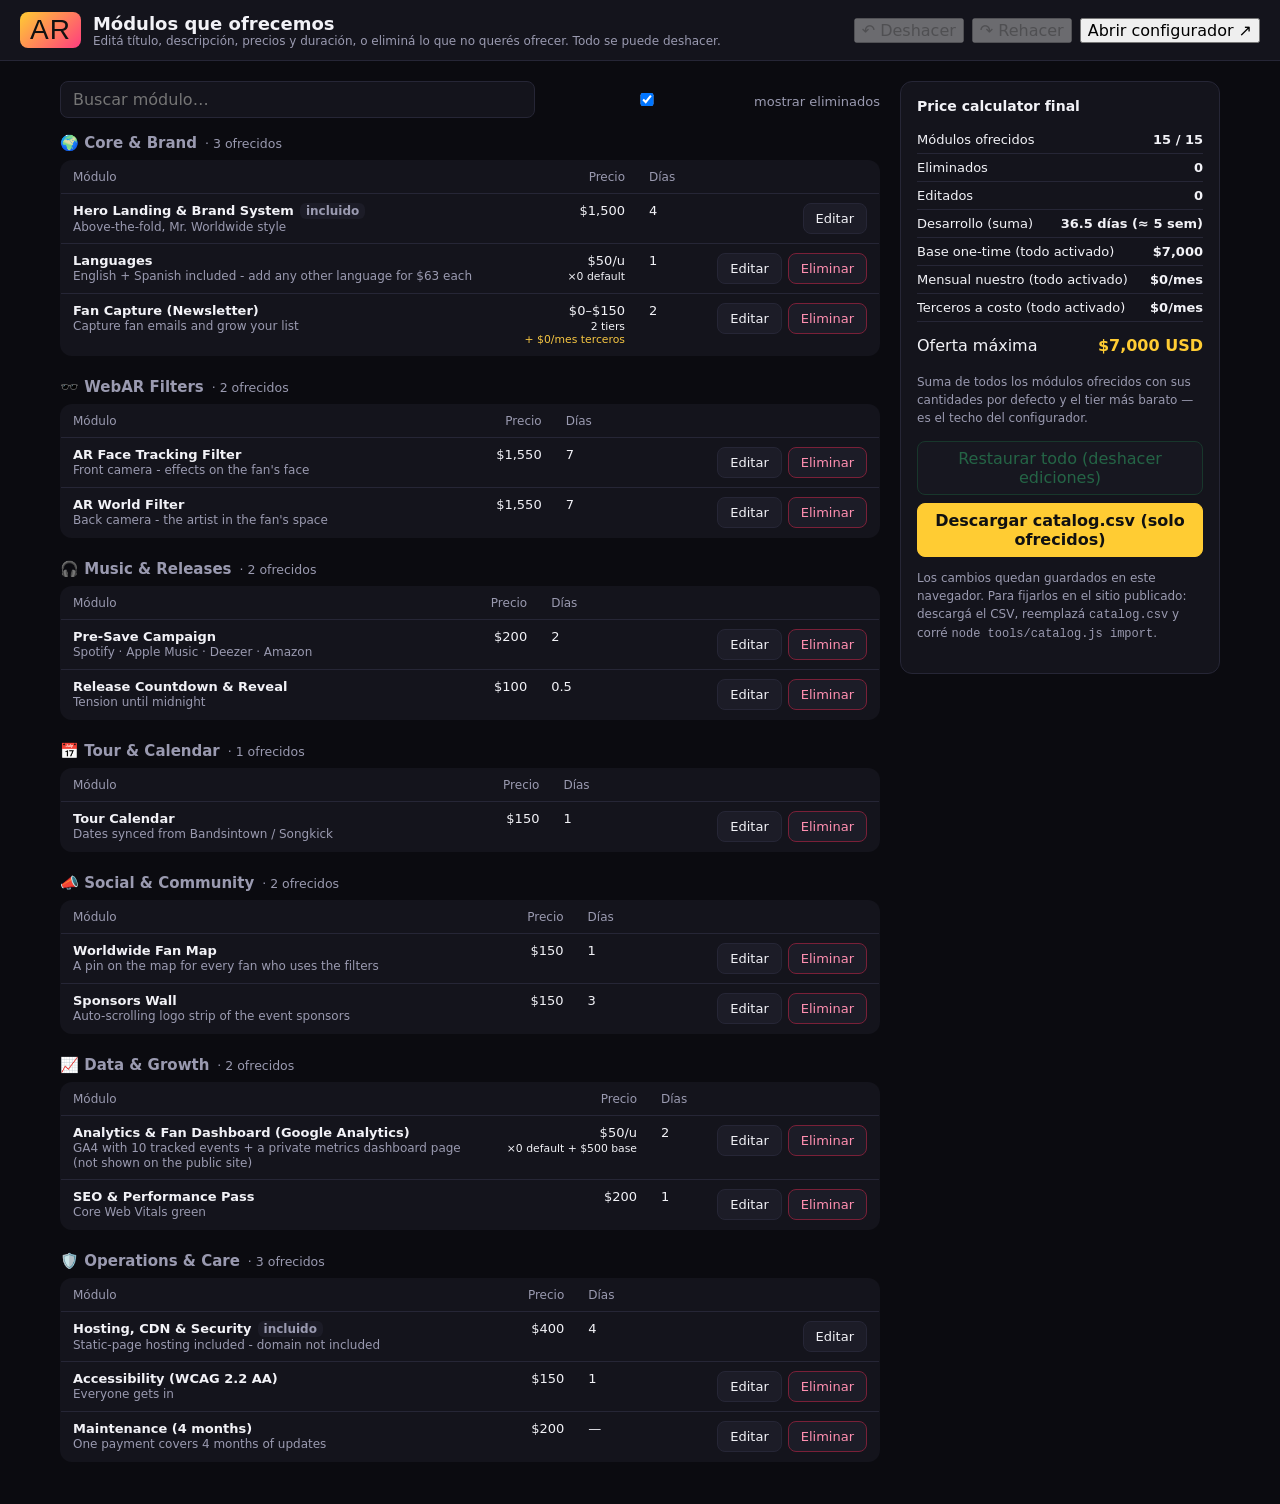
==== commit a60d51fc: "platformOperator applied per module (left side); QA->testing; Web AR Filters label" ====
--- a/admin.html
+++ b/admin.html
@@ -4,7 +4,7 @@
   <meta charset="utf-8" />
   <meta name="viewport" content="width=device-width, initial-scale=1" />
   <title>Admin — Módulos que ofrecemos</title>
-  <link rel="stylesheet" href="css/styles.css?v=1788839801.99277" />
+  <link rel="stylesheet" href="css/styles.css?v=1788840060.86395" />
   <style>
     body { overflow: auto; height: auto; min-height: 100vh; }
     .adm { max-width: 1200px; margin: 0 auto; padding: 20px; display: grid; grid-template-columns: 1fr 320px; gap: 20px; }
@@ -101,8 +101,8 @@
     </aside>
   </main>
 
-  <script src="js/modules.js?v=1788839801.99277"></script>
-  <script src="js/local-edits.js?v=1788839801.99277"></script>
-  <script src="js/admin.js?v=1788839801.99277"></script>
+  <script src="js/modules.js?v=1788840060.86395"></script>
+  <script src="js/local-edits.js?v=1788840060.86395"></script>
+  <script src="js/admin.js?v=1788840060.86395"></script>
 </body>
 </html>
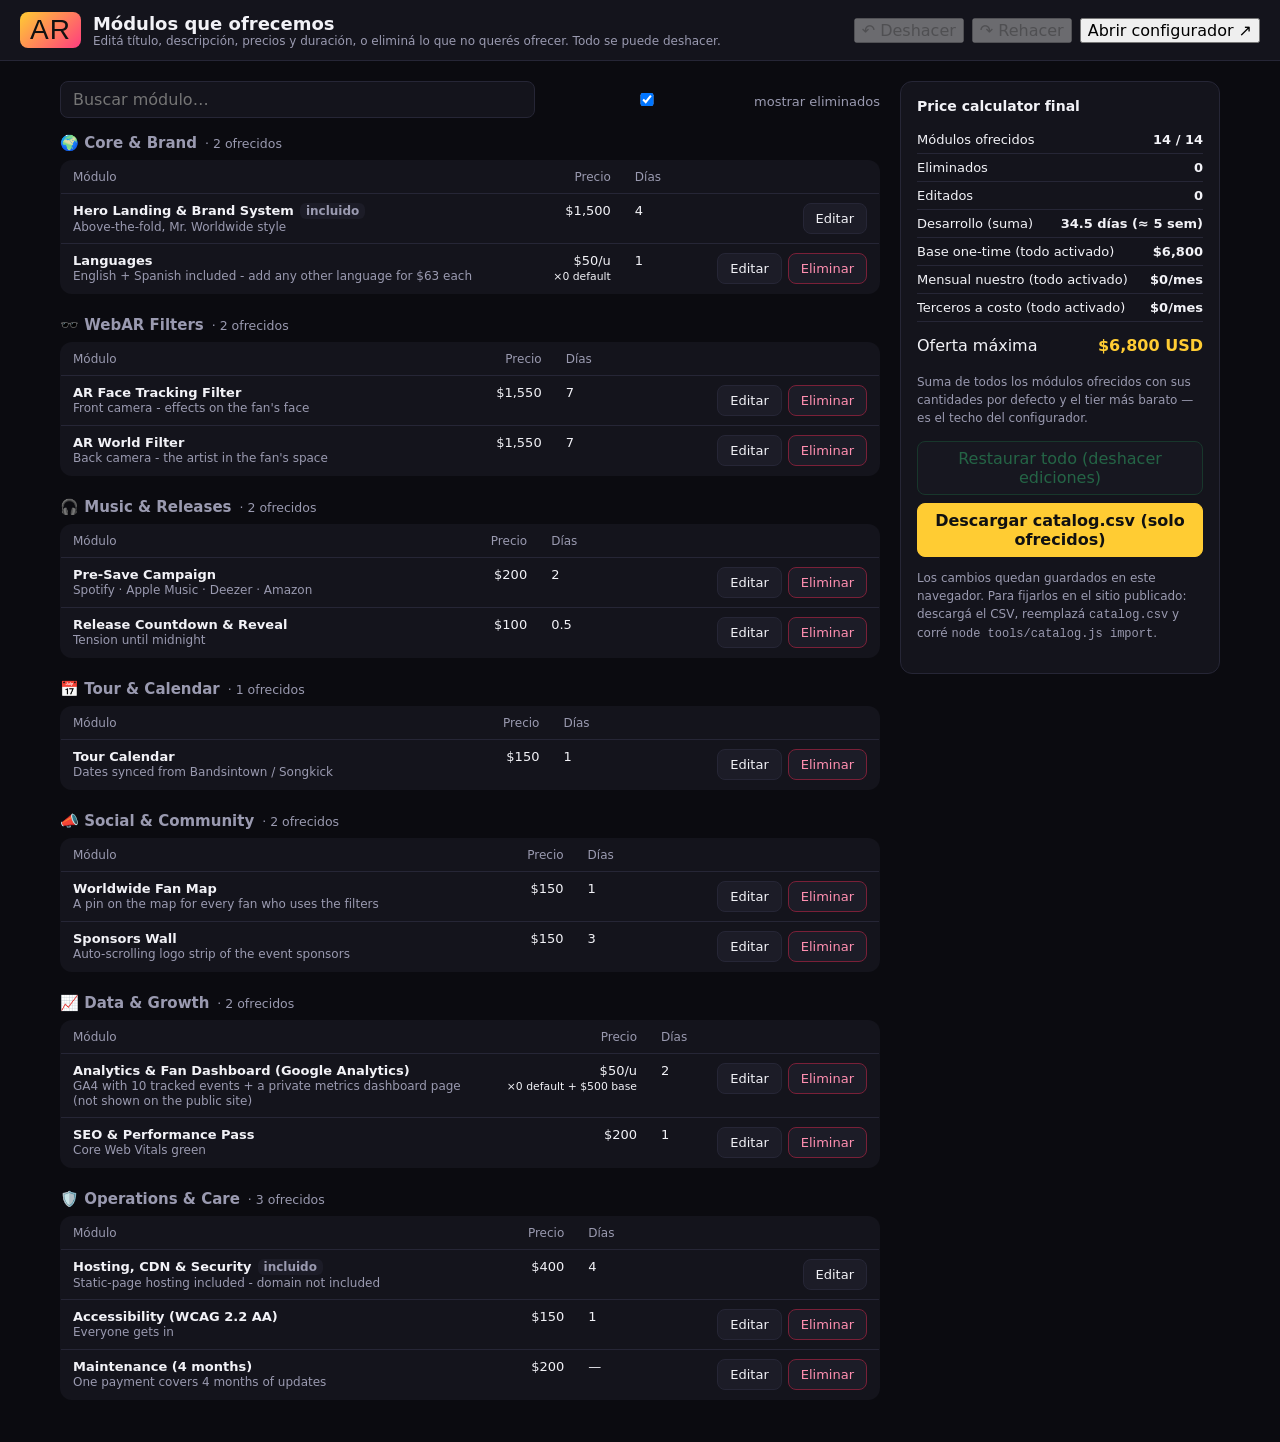
==== commit 5ef822d7: "remove Fan Capture module; analytics extra event" ====
--- a/admin.html
+++ b/admin.html
@@ -4,7 +4,7 @@
   <meta charset="utf-8" />
   <meta name="viewport" content="width=device-width, initial-scale=1" />
   <title>Admin — Módulos que ofrecemos</title>
-  <link rel="stylesheet" href="css/styles.css?v=1788840060.86395" />
+  <link rel="stylesheet" href="css/styles.css?v=1788840645.00663" />
   <style>
     body { overflow: auto; height: auto; min-height: 100vh; }
     .adm { max-width: 1200px; margin: 0 auto; padding: 20px; display: grid; grid-template-columns: 1fr 320px; gap: 20px; }
@@ -101,8 +101,8 @@
     </aside>
   </main>
 
-  <script src="js/modules.js?v=1788840060.86395"></script>
-  <script src="js/local-edits.js?v=1788840060.86395"></script>
-  <script src="js/admin.js?v=1788840060.86395"></script>
+  <script src="js/modules.js?v=1788840645.00663"></script>
+  <script src="js/local-edits.js?v=1788840645.00663"></script>
+  <script src="js/admin.js?v=1788840645.00663"></script>
 </body>
 </html>
